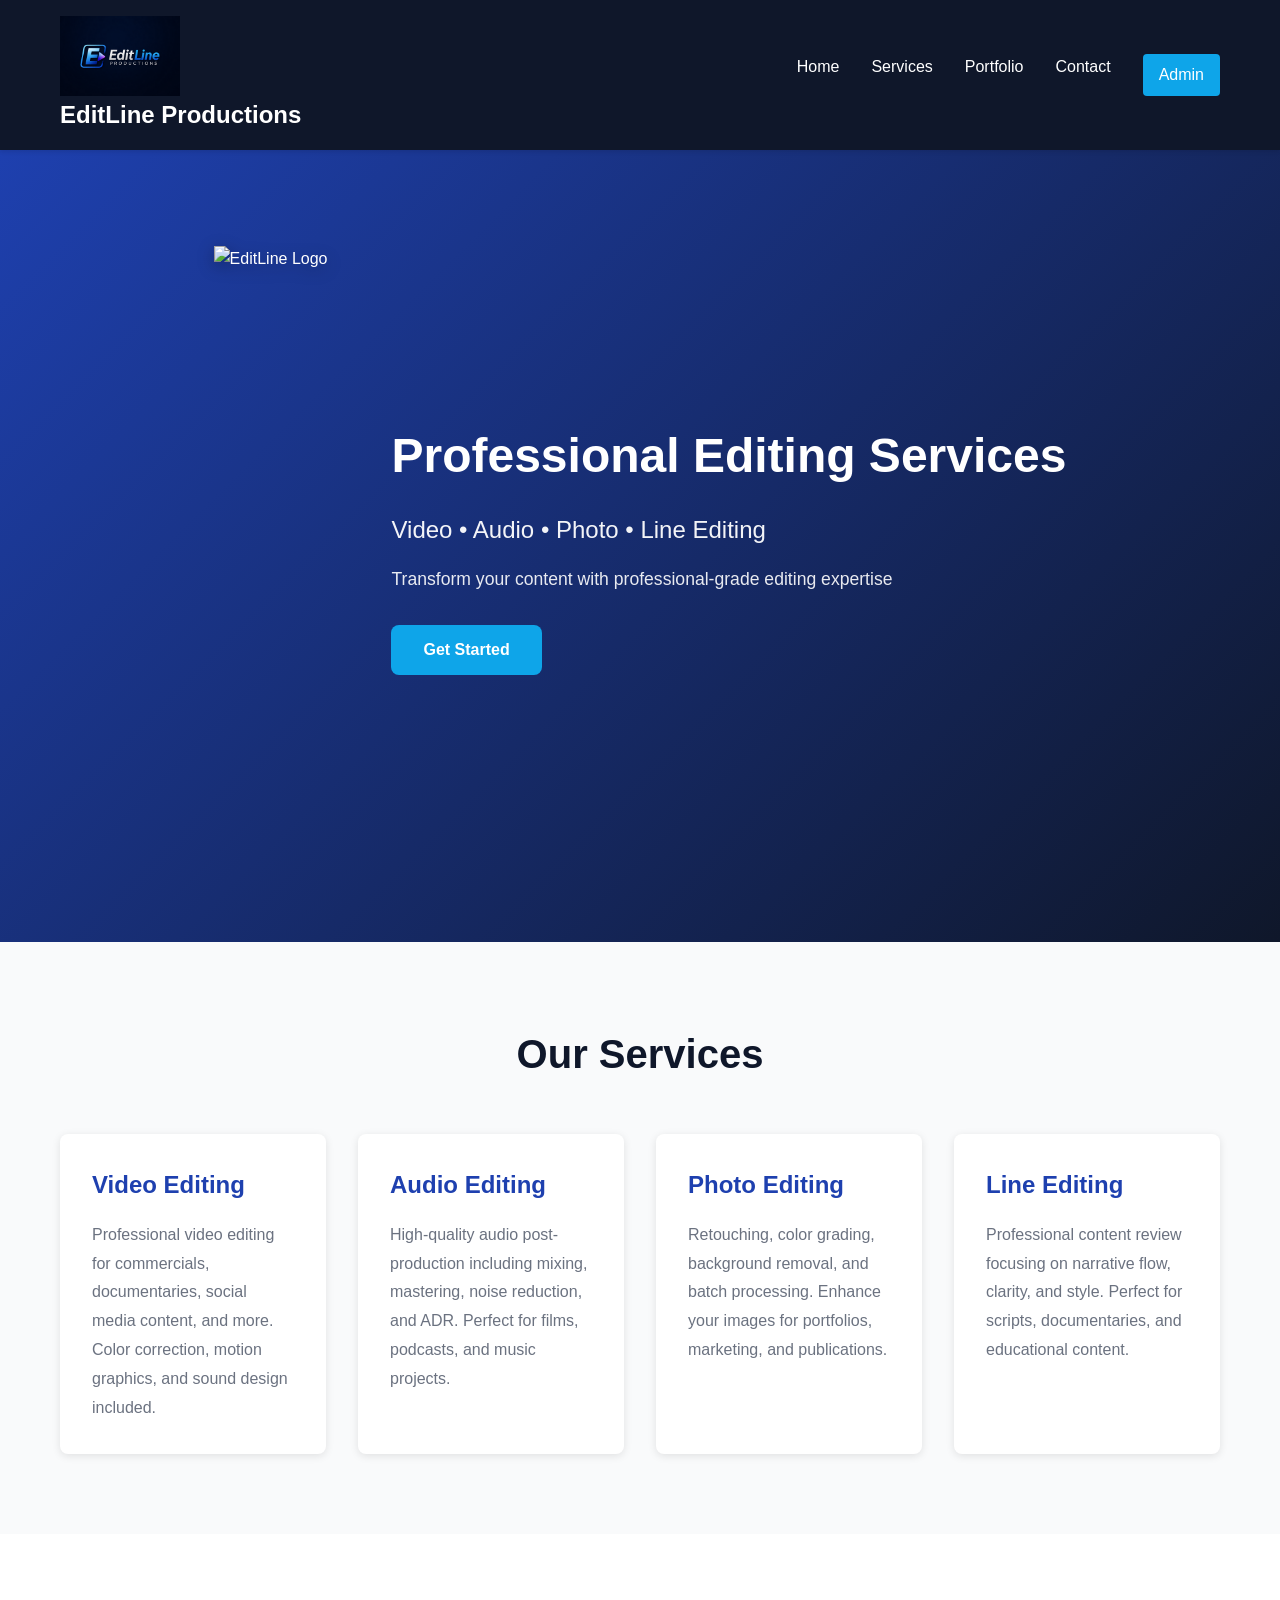
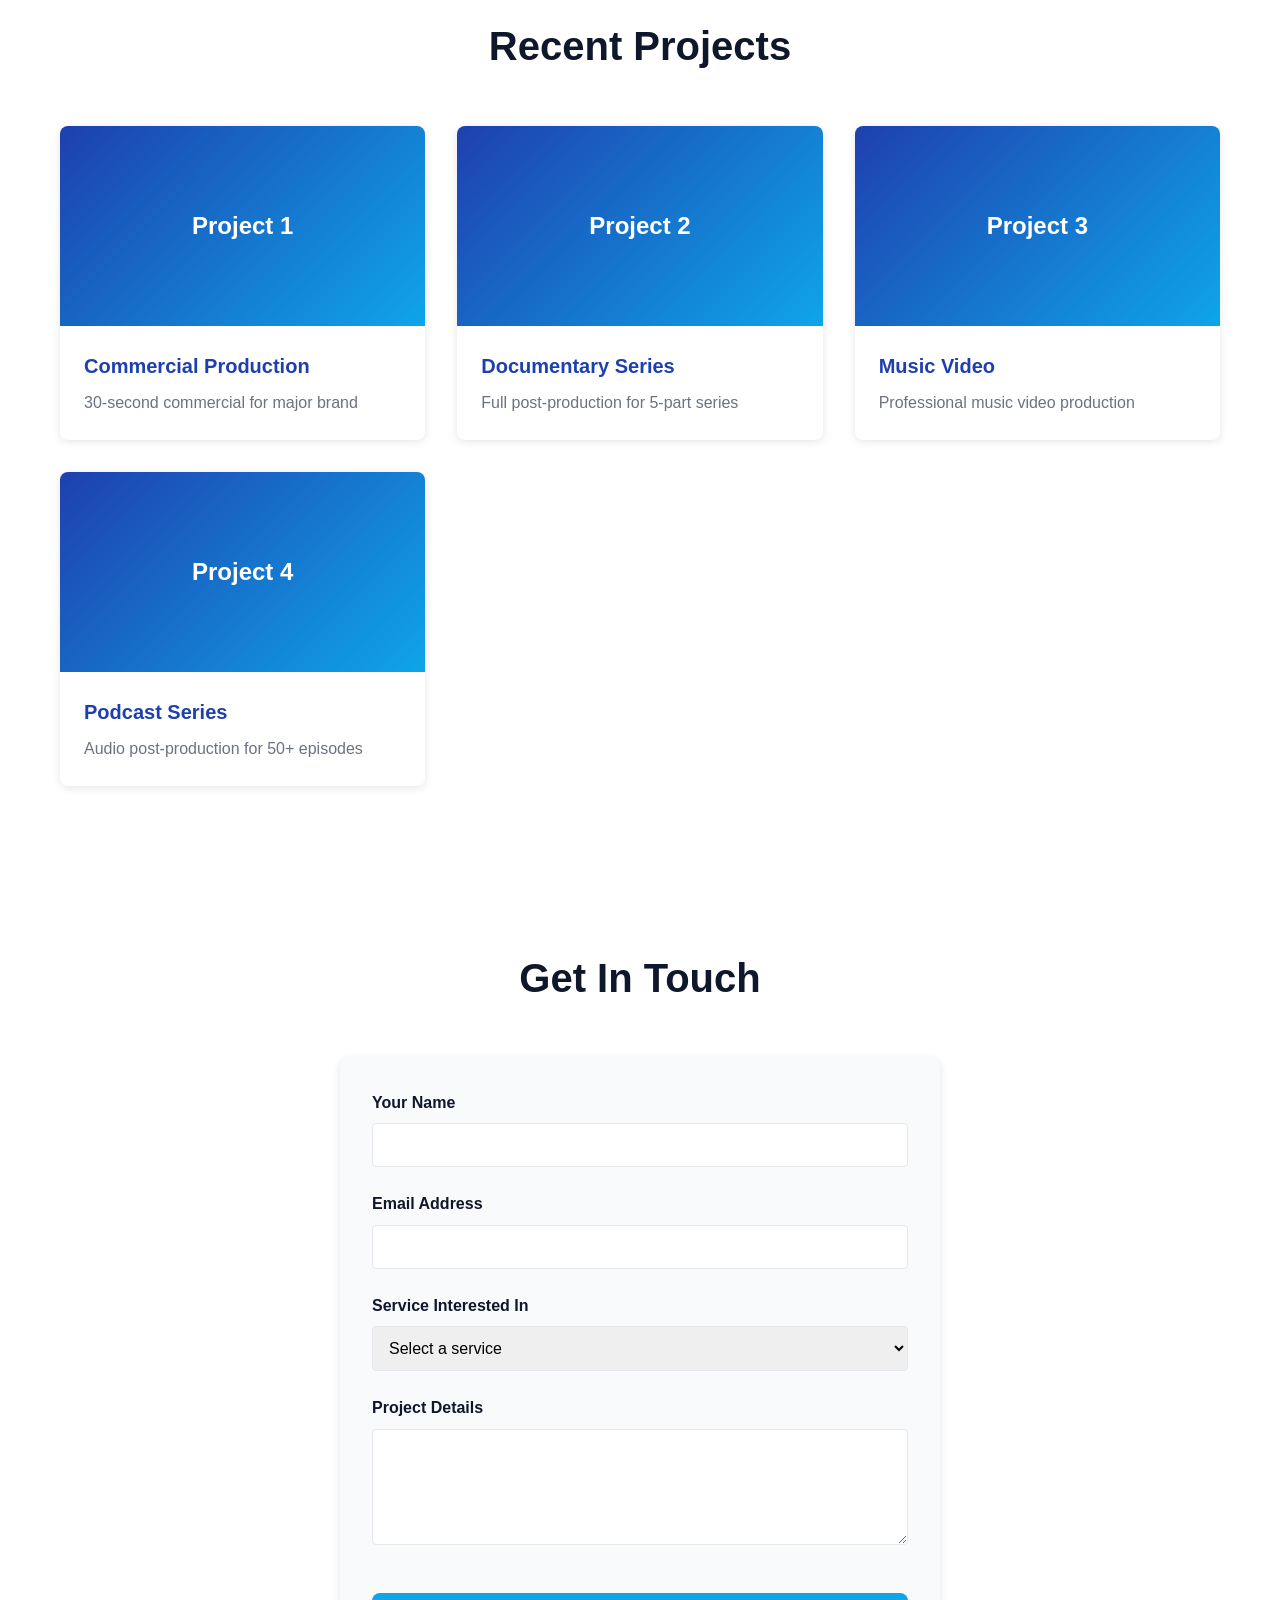
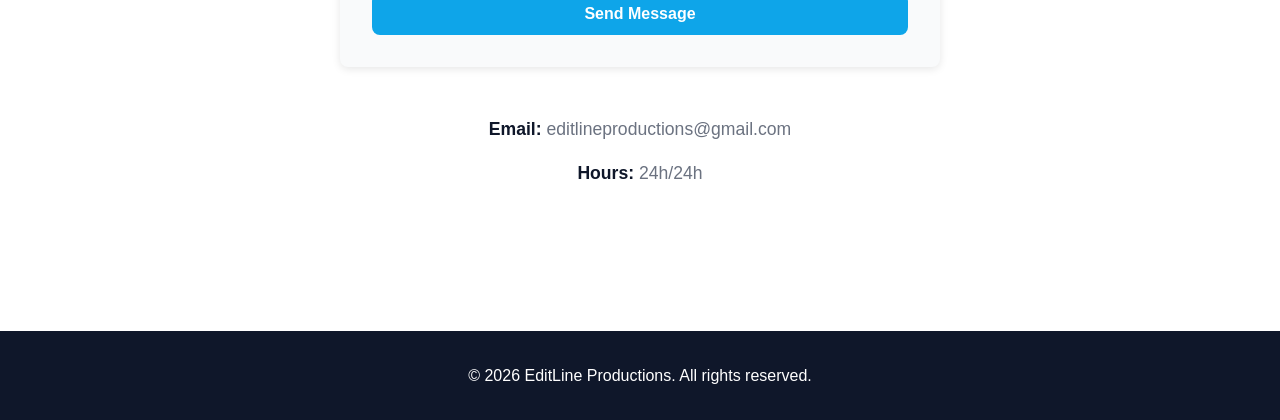
==== index.html @ c71a7f30 "Initial commit" ====
<!DOCTYPE html>
<html lang="en">
<head>
    <meta charset="UTF-8">
    <meta name="viewport" content="width=device-width, initial-scale=1.0">
    <title>EditLine Productions - Professional Video, Audio, Photo & Line Editing</title>
    <link rel="stylesheet" href="assets/css/styles.css">
</head>
<body>
    <!-- Navigation -->
    <nav class="navbar">
        <div class="container">
            <div class="nav-brand">
                <img id="navLogo" src="assets/images/logo.png" alt="EditLine Logo" class="nav-logo">
                <h1>EditLine Productions</h1>
            </div>
            <ul class="nav-menu">
                <li><a href="#home">Home</a></li>
                <li><a href="#services">Services</a></li>
                <li><a href="#portfolio">Portfolio</a></li>
                <li><a href="#contact">Contact</a></li>
                <li><a href="admin.html" class="admin-link">Admin</a></li>
            </ul>
        </div>
    </nav>

    <!-- Hero Section -->
    <section id="home" class="hero">
        <div class="container hero-content">
            <img src="assets/images/logo.png.png" alt="EditLine Logo" class="hero-logo">
            <div class="hero-text">
                <h2>Professional Editing Services</h2>
                <p>Video • Audio • Photo • Line Editing</p>
                <p class="subtitle">Transform your content with professional-grade editing expertise</p>
                <a href="#contact" class="btn btn-primary">Get Started</a>
            </div>
        </div>
    </section>

    <!-- Services Section -->
    <section id="services" class="services">
        <div class="container">
            <h2>Our Services</h2>
            <div class="services-grid">
                <div class="service-card">
                    <h3>Video Editing</h3>
                    <p>Professional video editing for commercials, documentaries, social media content, and more. Color correction, motion graphics, and sound design included.</p>
                </div>
                <div class="service-card">
                    <h3>Audio Editing</h3>
                    <p>High-quality audio post-production including mixing, mastering, noise reduction, and ADR. Perfect for films, podcasts, and music projects.</p>
                </div>
                <div class="service-card">
                    <h3>Photo Editing</h3>
                    <p>Retouching, color grading, background removal, and batch processing. Enhance your images for portfolios, marketing, and publications.</p>
                </div>
                <div class="service-card">
                    <h3>Line Editing</h3>
                    <p>Professional content review focusing on narrative flow, clarity, and style. Perfect for scripts, documentaries, and educational content.</p>
                </div>
            </div>
        </div>
    </section>

    <!-- Portfolio Section -->
    <section id="portfolio" class="portfolio">
        <div class="container">
            <h2>Recent Projects</h2>
            <div class="portfolio-grid">
                <div class="portfolio-item">
                    <div class="portfolio-placeholder">Project 1</div>
                    <h3>Commercial Production</h3>
                    <p>30-second commercial for major brand</p>
                </div>
                <div class="portfolio-item">
                    <div class="portfolio-placeholder">Project 2</div>
                    <h3>Documentary Series</h3>
                    <p>Full post-production for 5-part series</p>
                </div>
                <div class="portfolio-item">
                    <div class="portfolio-placeholder">Project 3</div>
                    <h3>Music Video</h3>
                    <p>Professional music video production</p>
                </div>
                <div class="portfolio-item">
                    <div class="portfolio-placeholder">Project 4</div>
                    <h3>Podcast Series</h3>
                    <p>Audio post-production for 50+ episodes</p>
                </div>
            </div>
        </div>
    </section>

    <!-- Contact Section -->
    <section id="contact" class="contact">
        <div class="container">
            <h2>Get In Touch</h2>
            <form class="contact-form" id="contactForm">
                <div class="form-group">
                    <label for="name">Your Name</label>
                    <input type="text" id="name" name="name" required>
                </div>
                <div class="form-group">
                    <label for="email">Email Address</label>
                    <input type="email" id="email" name="email" required>
                </div>
                <div class="form-group">
                    <label for="service">Service Interested In</label>
                    <select id="service" name="service" required>
                        <option value="">Select a service</option>
                        <option value="video">Video Editing</option>
                        <option value="audio">Audio Editing</option>
                        <option value="photo">Photo Editing</option>
                        <option value="line">Line Editing</option>
                    </select>
                </div>
                <div class="form-group">
                    <label for="message">Project Details</label>
                    <textarea id="message" name="message" rows="5" required></textarea>
                </div>
                <button type="submit" class="btn btn-primary">Send Message</button>
            </form>
            <div class="contact-info">
                <p><strong>Email:</strong> editlineproductions@gmail.com</p>
                <p><strong>Hours:</strong> 24h/24h</p>
            </div>
        </div>
    </section>

    <!-- Footer -->
    <footer class="footer">
        <div class="container">
            <p>&copy; 2026 EditLine Productions. All rights reserved.</p>
        </div>
    </footer>

    <script src="assets/js/script.js"></script>
</body>
</html>
---- assets/css/styles.css ----
/* Global Styles */
* {
    margin: 0;
    padding: 0;
    box-sizing: border-box;
}

:root {
    --primary-color: #1e40af;
    --secondary-color: #0f172a;
    --accent-color: #0ea5e9;
    --text-color: #1f2937;
    --light-bg: #f9fafb;
    --border-color: #e5e7eb;
    --success-color: #10b981;
}

html {
    scroll-behavior: smooth;
}

body {
    font-family: 'Segoe UI', Tahoma, Geneva, Verdana, sans-serif;
    line-height: 1.6;
    color: var(--text-color);
    background-color: #ffffff;
}

.container {
    max-width: 1200px;
    margin: 0 auto;
    padding: 0 20px;
}

/* Navigation */
.navbar {
    background-color: var(--secondary-color);
    color: white;
    padding: 1rem 0;
    position: sticky;
    top: 0;
    z-index: 100;
    box-shadow: 0 2px 4px rgba(0, 0, 0, 0.1);
}

.navbar .container {
    display: flex;
    justify-content: space-between;
    align-items: center;
}

.nav-brand h1 {
    font-size: 1.5rem;
    font-weight: 700;
}

.nav-logo {
    height: 80px;
    width: auto;
    margin-right: 1.5rem;
    vertical-align: middle;
}

.nav-menu {
    display: flex;
    list-style: none;
    gap: 2rem;
}

.nav-menu a {
    color: white;
    text-decoration: none;
    transition: color 0.3s ease;
    font-weight: 500;
}

.nav-menu a:hover {
    color: var(--accent-color);
}

.nav-menu a.admin-link {
    background-color: var(--accent-color);
    padding: 0.5rem 1rem;
    border-radius: 0.25rem;
    display: inline-block;
}

.nav-menu a.admin-link:hover {
    background-color: #0284c7;
    color: white;
}

/* Hero Section */
.hero {
    background: linear-gradient(135deg, var(--primary-color) 0%, var(--secondary-color) 100%);
    color: white;
    padding: 6rem 0;
    min-height: 500px;
    display: flex;
    align-items: center;
    justify-content: center;
}

.hero-content {
    display: flex;
    align-items: center;
    gap: 4rem;
}

.hero-logo {
    height: 85vh;
    max-height: 600px;
    width: auto;
    flex-shrink: 0;
    filter: drop-shadow(0 4px 8px rgba(0, 0, 0, 0.3));
}

.hero-text {
    text-align: left;
    flex: 1;
}

.hero-content h2 {
    font-size: 3rem;
    margin-bottom: 1rem;
    font-weight: 700;
}

.hero-content p {
    font-size: 1.5rem;
    margin-bottom: 1rem;
    opacity: 0.95;
}

.hero-content .subtitle {
    font-size: 1.1rem;
    margin-bottom: 2rem;
    opacity: 0.9;
}

/* Buttons */
.btn {
    display: inline-block;
    padding: 0.75rem 2rem;
    border: none;
    border-radius: 0.5rem;
    font-size: 1rem;
    cursor: pointer;
    transition: all 0.3s ease;
    text-decoration: none;
    font-weight: 600;
}

.btn-primary {
    background-color: var(--accent-color);
    color: white;
}

.btn-primary:hover {
    background-color: #0284c7;
    transform: translateY(-2px);
    box-shadow: 0 4px 12px rgba(14, 165, 233, 0.3);
}

.btn-secondary {
    background-color: white;
    color: var(--primary-color);
    border: 2px solid var(--primary-color);
}

.btn-secondary:hover {
    background-color: var(--light-bg);
    transform: translateY(-2px);
}

/* Services Section */
.services {
    padding: 5rem 0;
    background-color: var(--light-bg);
}

.services h2 {
    text-align: center;
    font-size: 2.5rem;
    margin-bottom: 3rem;
    color: var(--secondary-color);
}

.services-grid {
    display: grid;
    grid-template-columns: repeat(auto-fit, minmax(250px, 1fr));
    gap: 2rem;
}

.service-card {
    background: white;
    padding: 2rem;
    border-radius: 0.5rem;
    box-shadow: 0 2px 8px rgba(0, 0, 0, 0.1);
    transition: transform 0.3s ease, box-shadow 0.3s ease;
}

.service-card:hover {
    transform: translateY(-5px);
    box-shadow: 0 8px 16px rgba(0, 0, 0, 0.15);
}

.service-card h3 {
    color: var(--primary-color);
    margin-bottom: 1rem;
    font-size: 1.5rem;
}

.service-card p {
    color: #6b7280;
    line-height: 1.8;
}

/* Portfolio Section */
.portfolio {
    padding: 5rem 0;
    background-color: white;
}

.portfolio h2 {
    text-align: center;
    font-size: 2.5rem;
    margin-bottom: 3rem;
    color: var(--secondary-color);
}

.portfolio-grid {
    display: grid;
    grid-template-columns: repeat(auto-fit, minmax(280px, 1fr));
    gap: 2rem;
}

.portfolio-item {
    border-radius: 0.5rem;
    overflow: hidden;
    box-shadow: 0 2px 8px rgba(0, 0, 0, 0.1);
    transition: transform 0.3s ease;
}

.portfolio-item:hover {
    transform: scale(1.05);
}

.portfolio-placeholder {
    background: linear-gradient(135deg, var(--primary-color) 0%, var(--accent-color) 100%);
    height: 200px;
    display: flex;
    align-items: center;
    justify-content: center;
    color: white;
    font-size: 1.5rem;
    font-weight: 600;
}

.portfolio-item h3 {
    color: var(--primary-color);
    padding: 1.5rem 1.5rem 0.5rem;
    font-size: 1.25rem;
}

.portfolio-item p {
    color: #6b7280;
    padding: 0 1.5rem 1.5rem;
}

/* Contact Section */
.contact {
    padding: 5rem 0;
    background-color: white;
}

.contact h2 {
    text-align: center;
    font-size: 2.5rem;
    margin-bottom: 3rem;
    color: var(--secondary-color);
}

.contact-form {
    max-width: 600px;
    margin: 0 auto 3rem;
    background-color: var(--light-bg);
    padding: 2rem;
    border-radius: 0.5rem;
    box-shadow: 0 2px 8px rgba(0, 0, 0, 0.1);
}

.form-group {
    margin-bottom: 1.5rem;
}

.form-group label {
    display: block;
    margin-bottom: 0.5rem;
    font-weight: 600;
    color: var(--secondary-color);
}

.form-group input,
.form-group select,
.form-group textarea {
    width: 100%;
    padding: 0.75rem;
    border: 1px solid var(--border-color);
    border-radius: 0.25rem;
    font-family: inherit;
    font-size: 1rem;
    transition: border-color 0.3s ease;
}

.form-group input:focus,
.form-group select:focus,
.form-group textarea:focus {
    outline: none;
    border-color: var(--primary-color);
    box-shadow: 0 0 0 3px rgba(30, 64, 175, 0.1);
}

.contact-form .btn {
    width: 100%;
    margin-top: 1rem;
}

.contact-info {
    text-align: center;
    color: #6b7280;
}

.contact-info p {
    margin: 1rem 0;
    font-size: 1.1rem;
}

.contact-info strong {
    color: var(--secondary-color);
}

/* Footer */
.footer {
    background-color: var(--secondary-color);
    color: white;
    text-align: center;
    padding: 2rem 0;
    margin-top: 3rem;
}

.footer p {
    margin: 0;
}

/* Responsive Design */
@media (max-width: 768px) {
    .nav-menu {
        gap: 1rem;
    }

    .hero-content {
        flex-direction: column;
        gap: 2rem;
    }

    .hero-logo {
        height: 200px;
    }

    .hero-text {
        text-align: center;
    }

    .hero-content h2 {
        font-size: 2rem;
    }

    .hero-content p {
        font-size: 1.1rem;
    }

    .services h2,
    .portfolio h2,
    .contact h2 {
        font-size: 2rem;
    }

    .services-grid,
    .portfolio-grid {
        grid-template-columns: 1fr;
    }
}

@media (max-width: 480px) {
    .nav-menu {
        gap: 0.5rem;
        font-size: 0.9rem;
    }

    .nav-brand h1 {
        font-size: 1.2rem;
    }

    .hero-content h2 {
        font-size: 1.5rem;
    }

    .hero-content p {
        font-size: 1rem;
    }

    .hero {
        padding: 3rem 0;
        min-height: auto;
    }
}
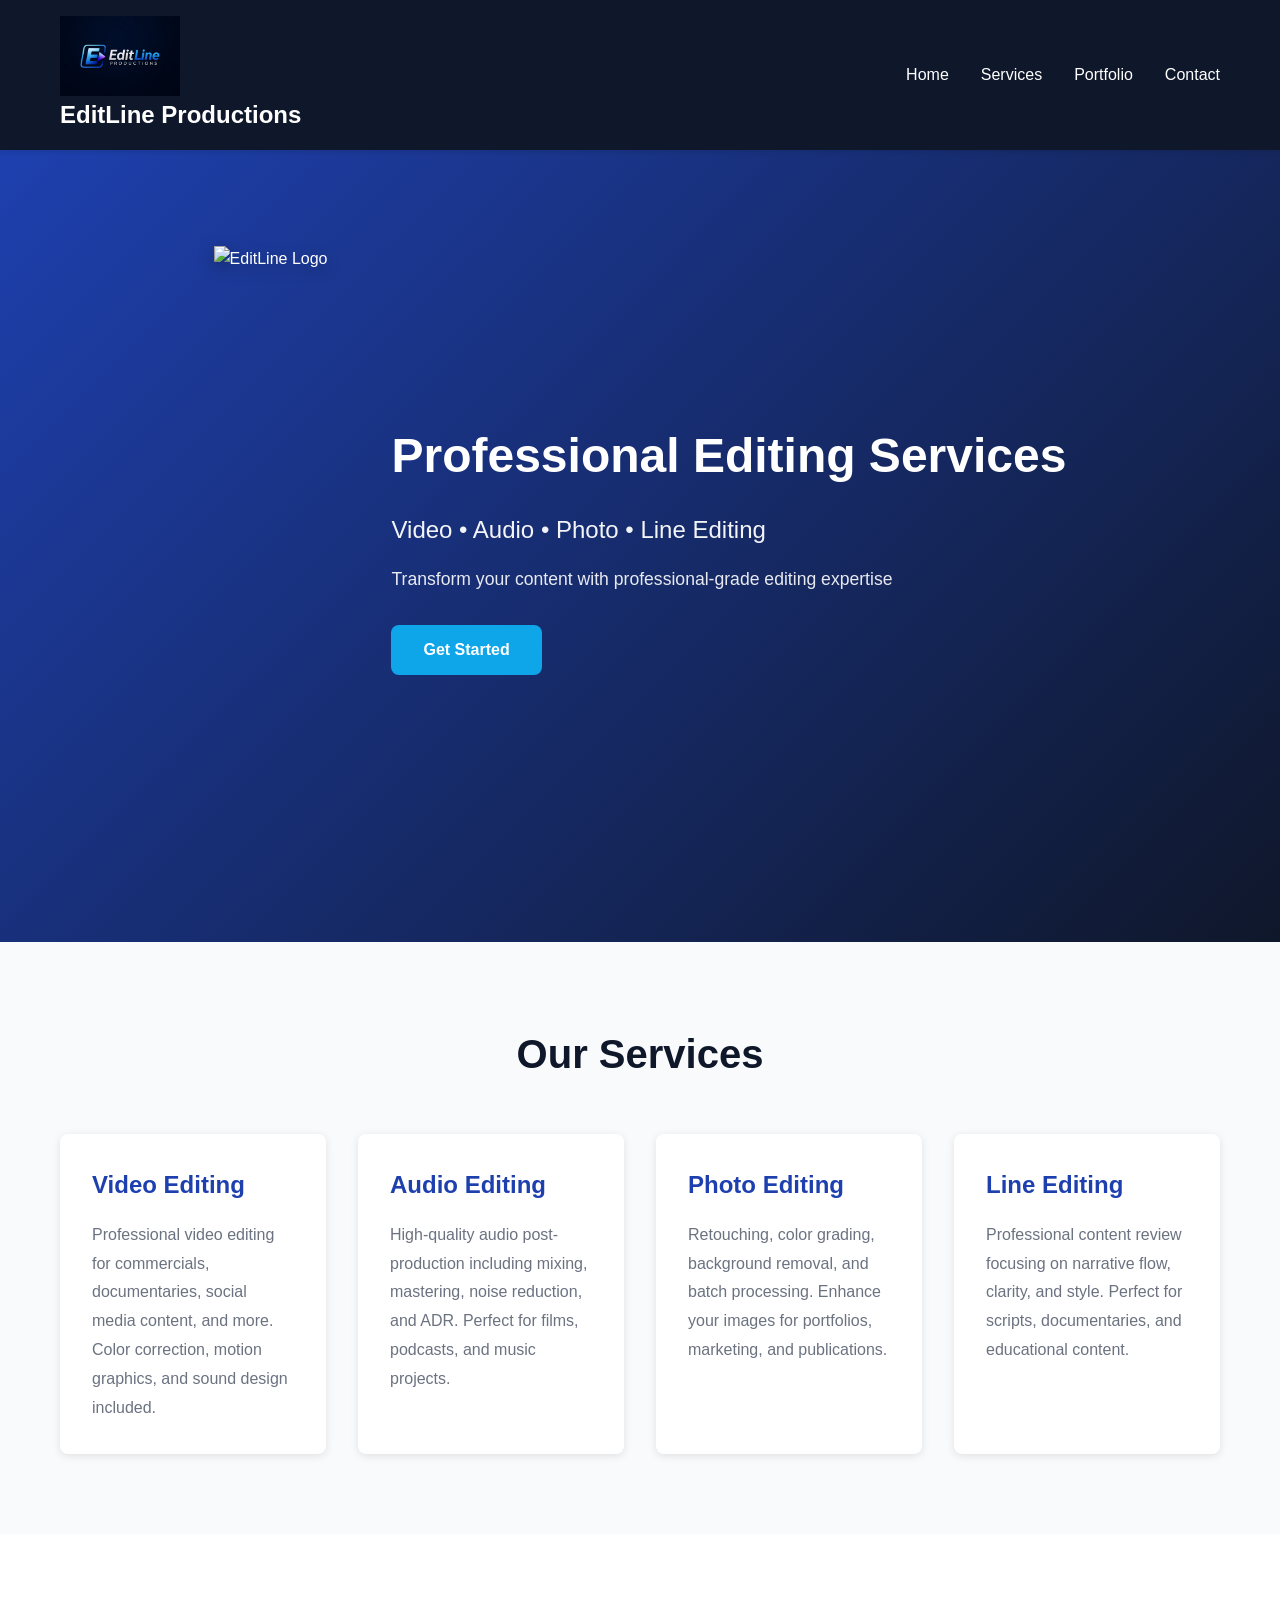
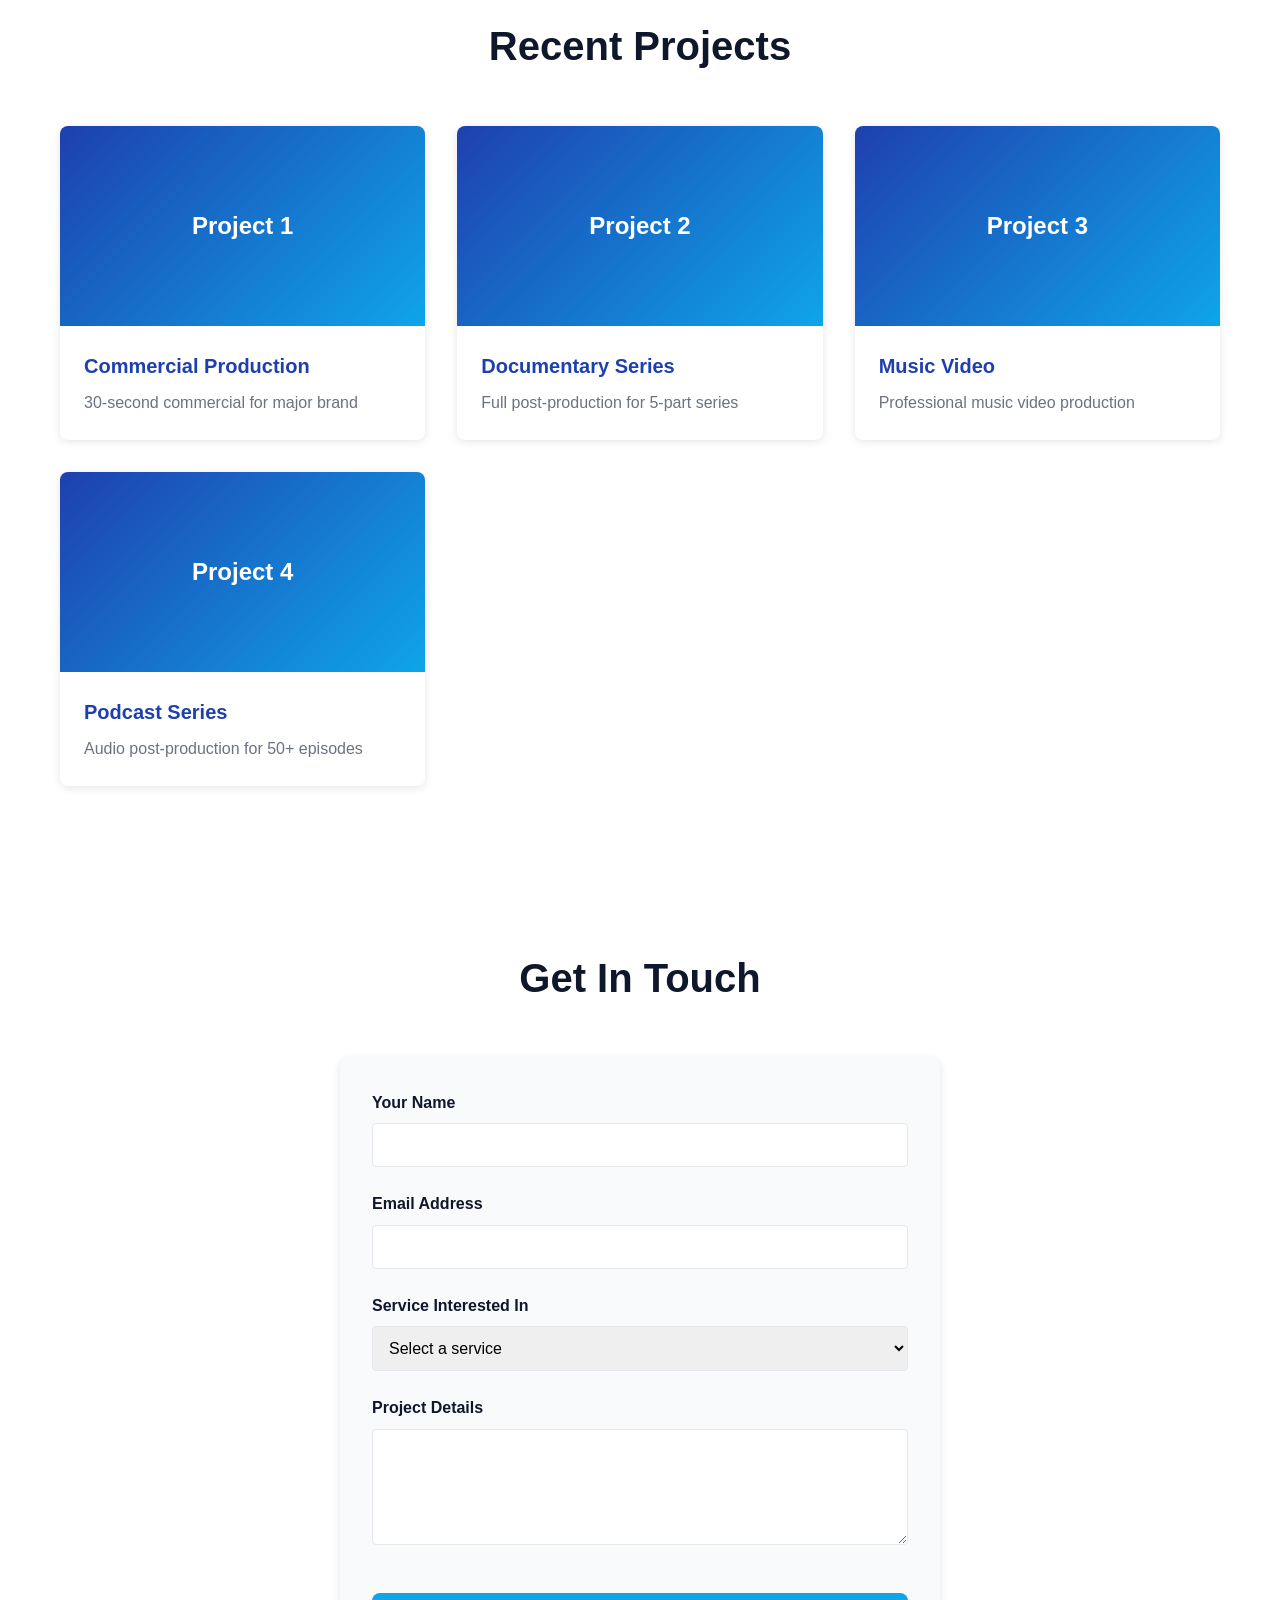
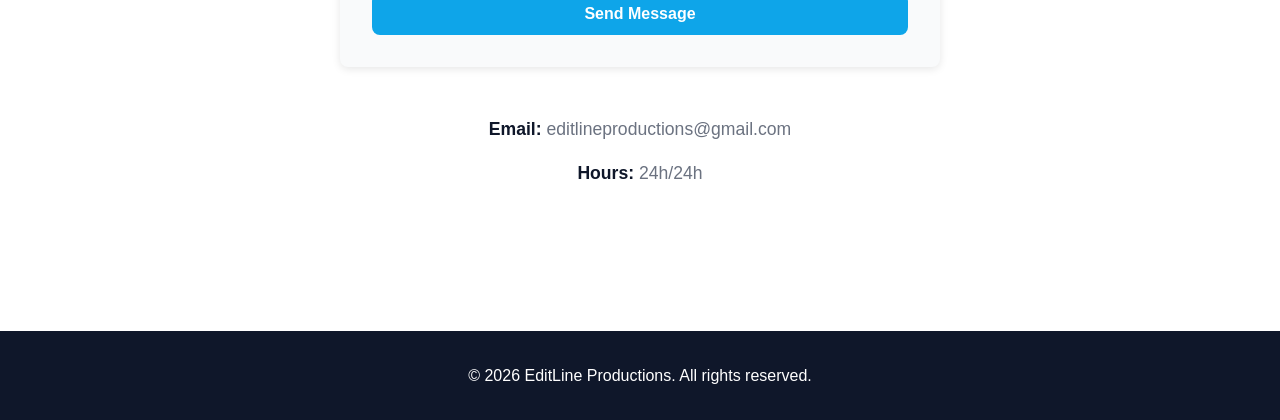
==== commit 2ecc4236: "Update index.html" ====
--- a/index.html
+++ b/index.html
@@ -19,7 +19,6 @@
                 <li><a href="#services">Services</a></li>
                 <li><a href="#portfolio">Portfolio</a></li>
                 <li><a href="#contact">Contact</a></li>
-                <li><a href="admin.html" class="admin-link">Admin</a></li>
             </ul>
         </div>
     </nav>
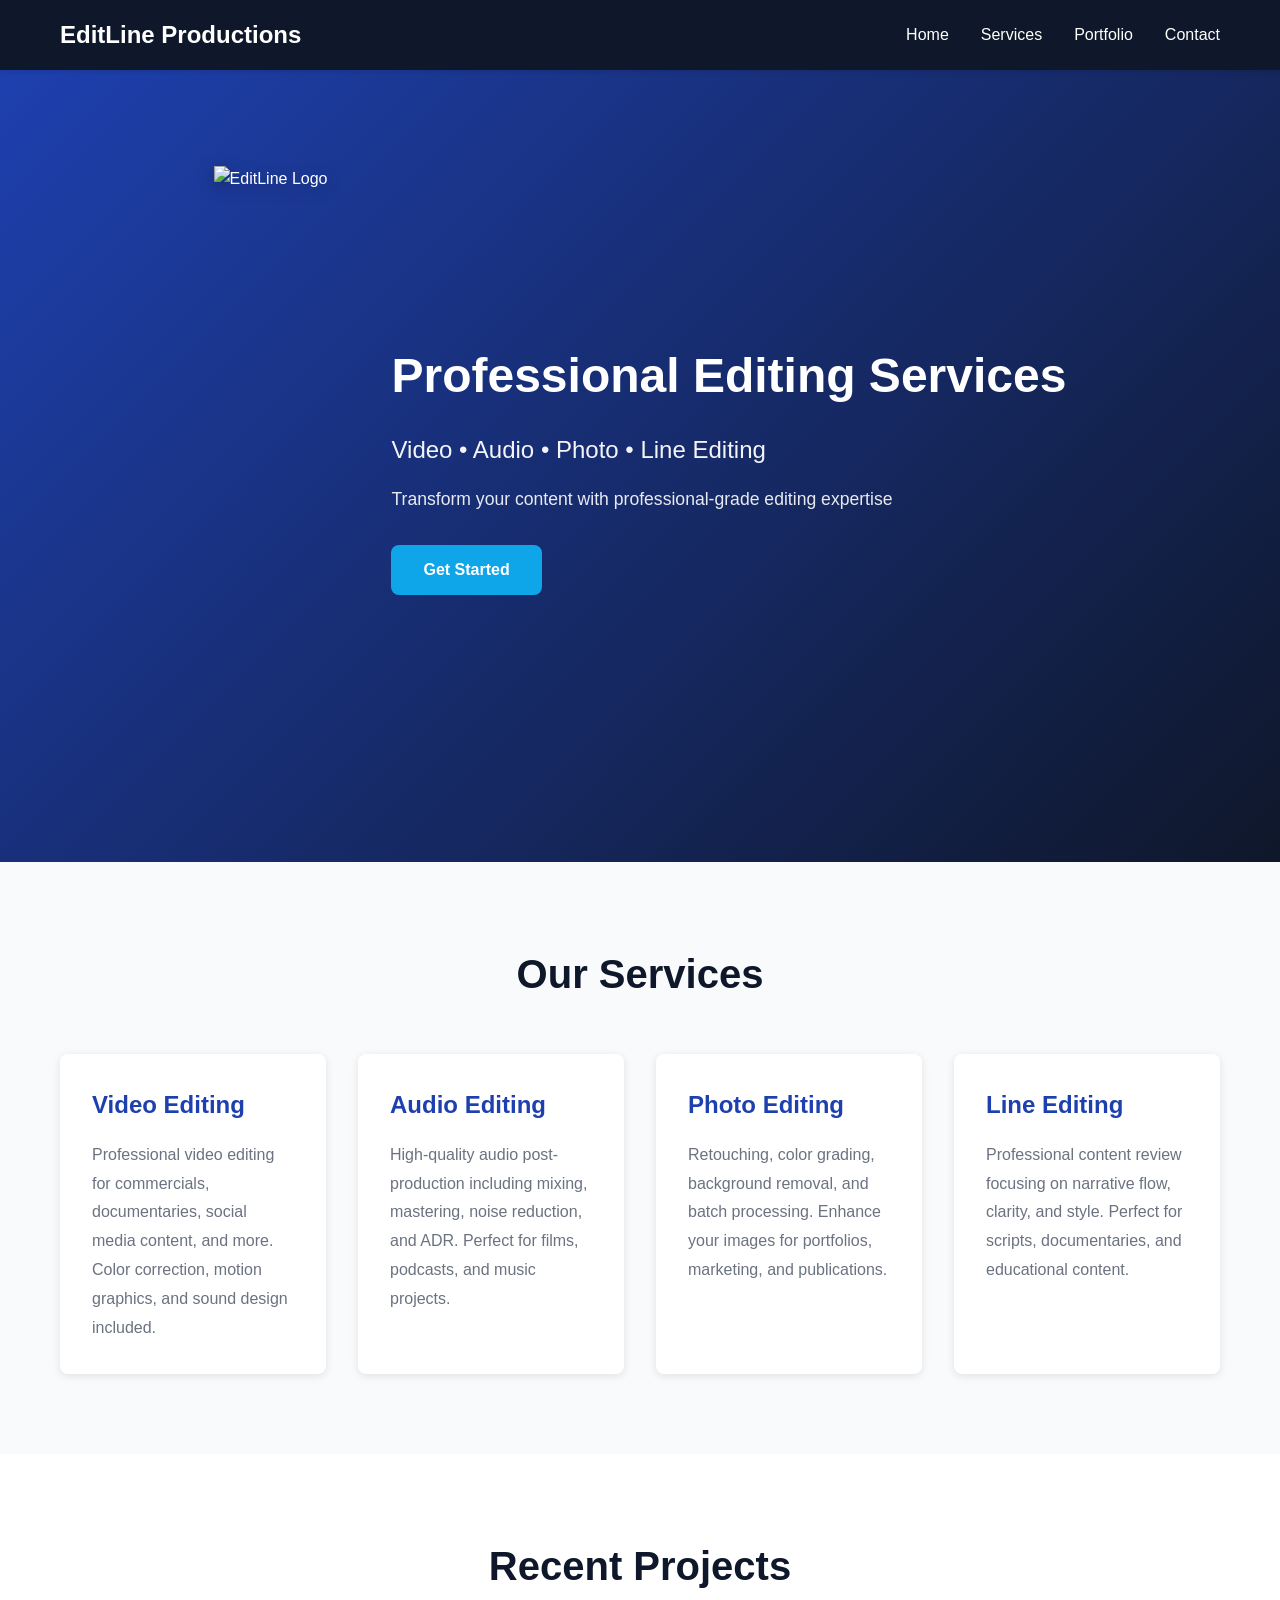
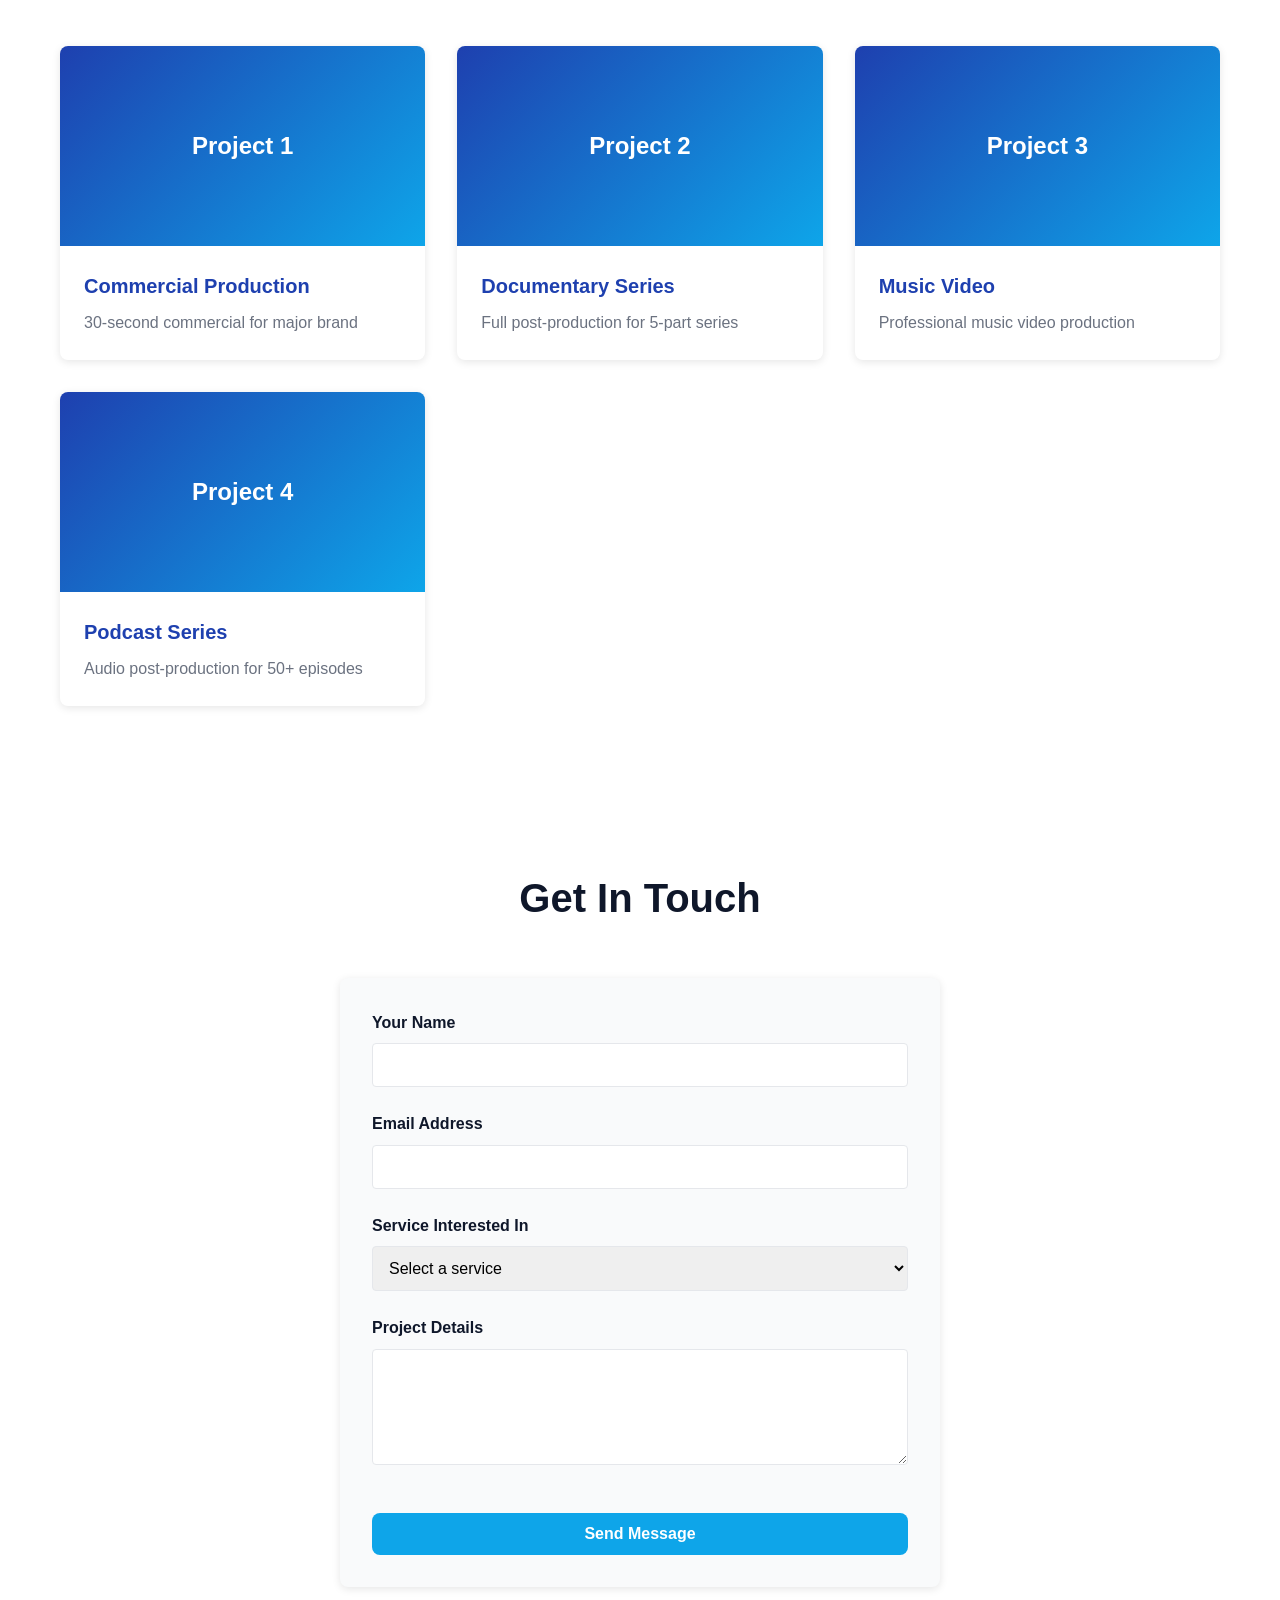
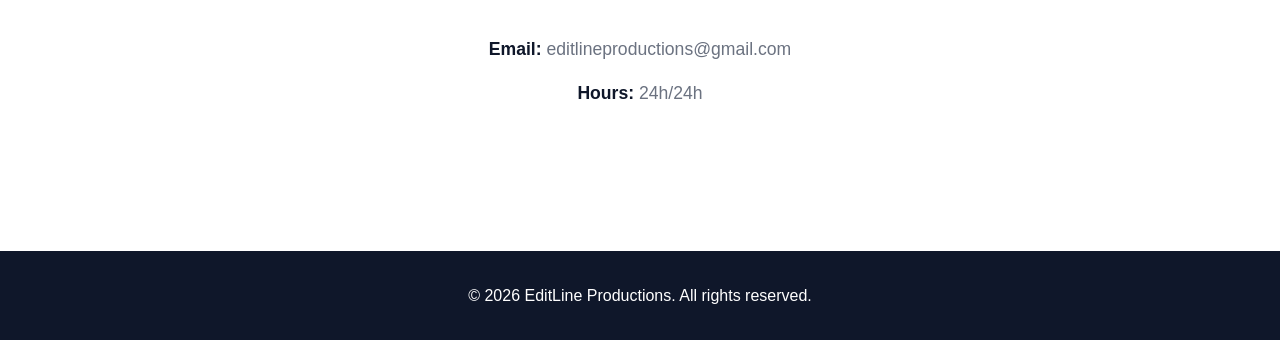
==== commit b5e0e744: "Update index.html" ====
--- a/index.html
+++ b/index.html
@@ -11,7 +11,6 @@
     <nav class="navbar">
         <div class="container">
             <div class="nav-brand">
-                <img id="navLogo" src="assets/images/logo.png" alt="EditLine Logo" class="nav-logo">
                 <h1>EditLine Productions</h1>
             </div>
             <ul class="nav-menu">
@@ -136,3 +135,4 @@
     <script src="assets/js/script.js"></script>
 </body>
 </html>
+
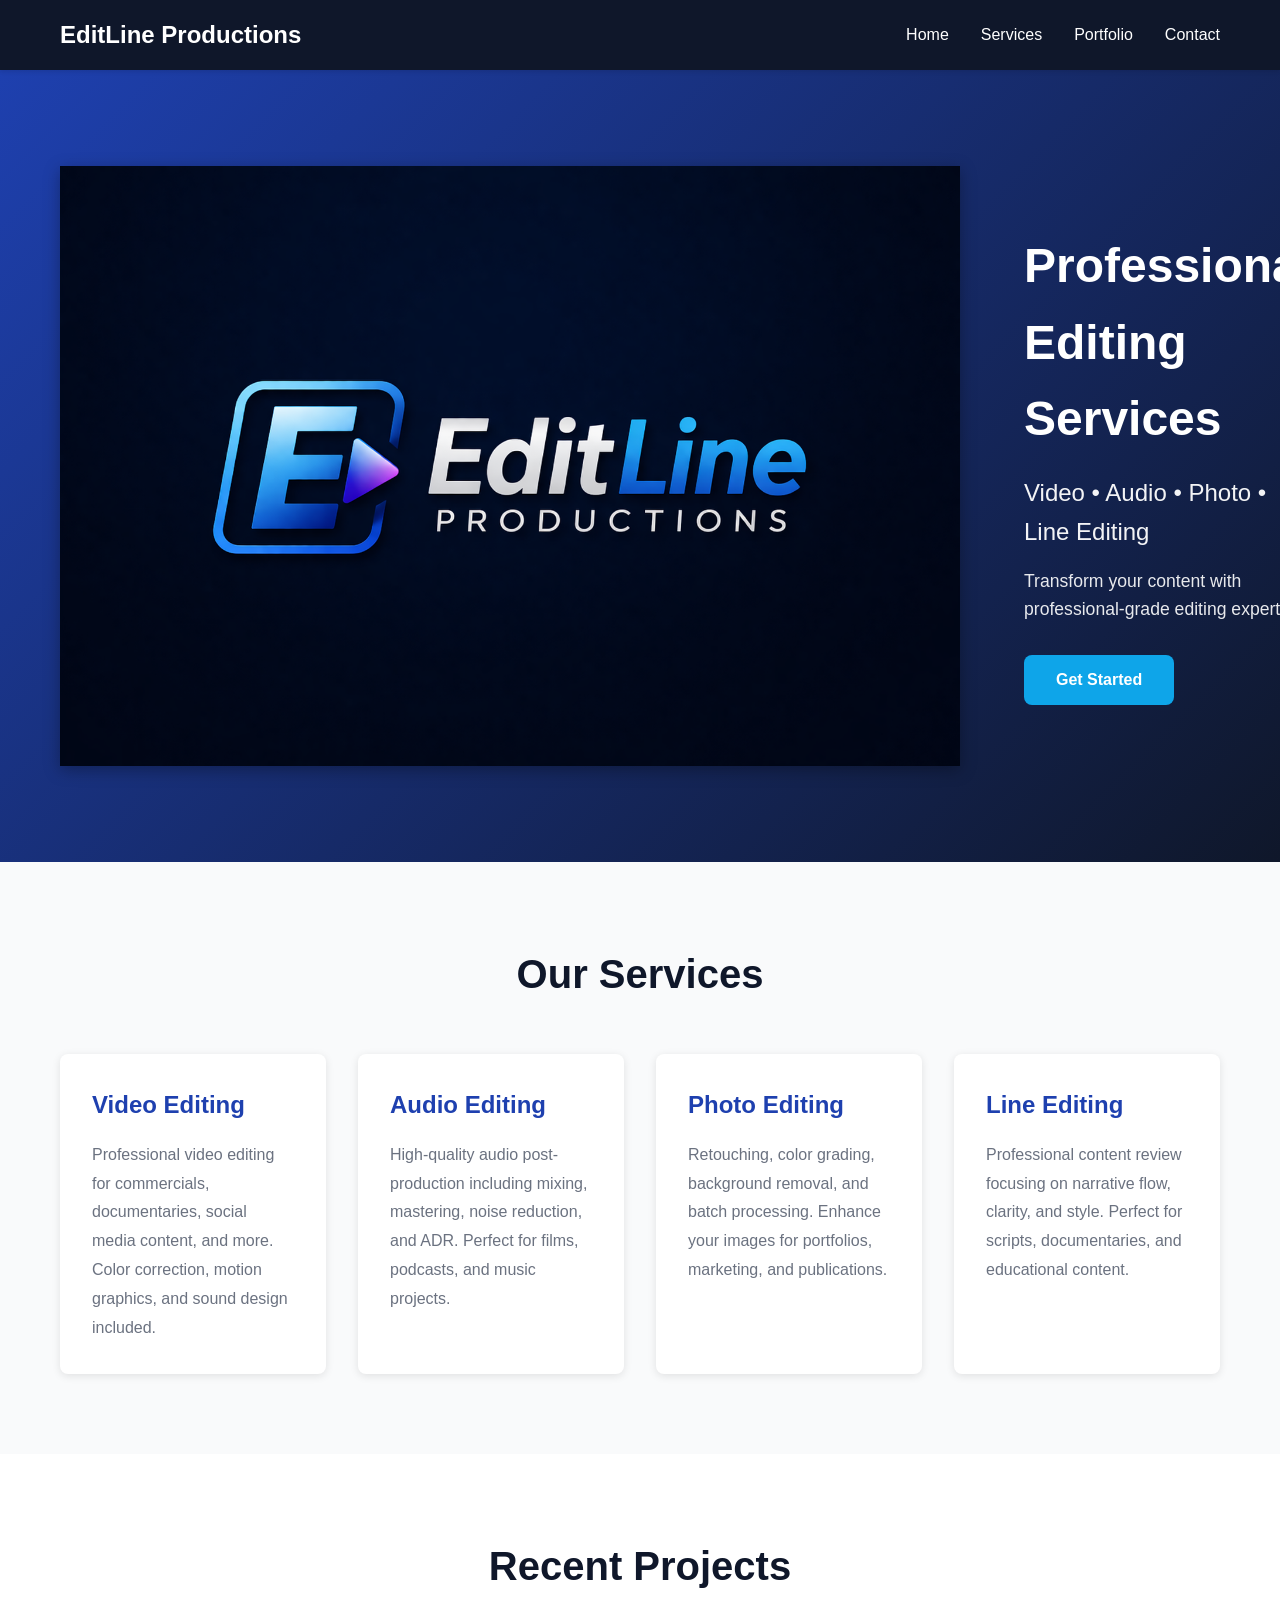
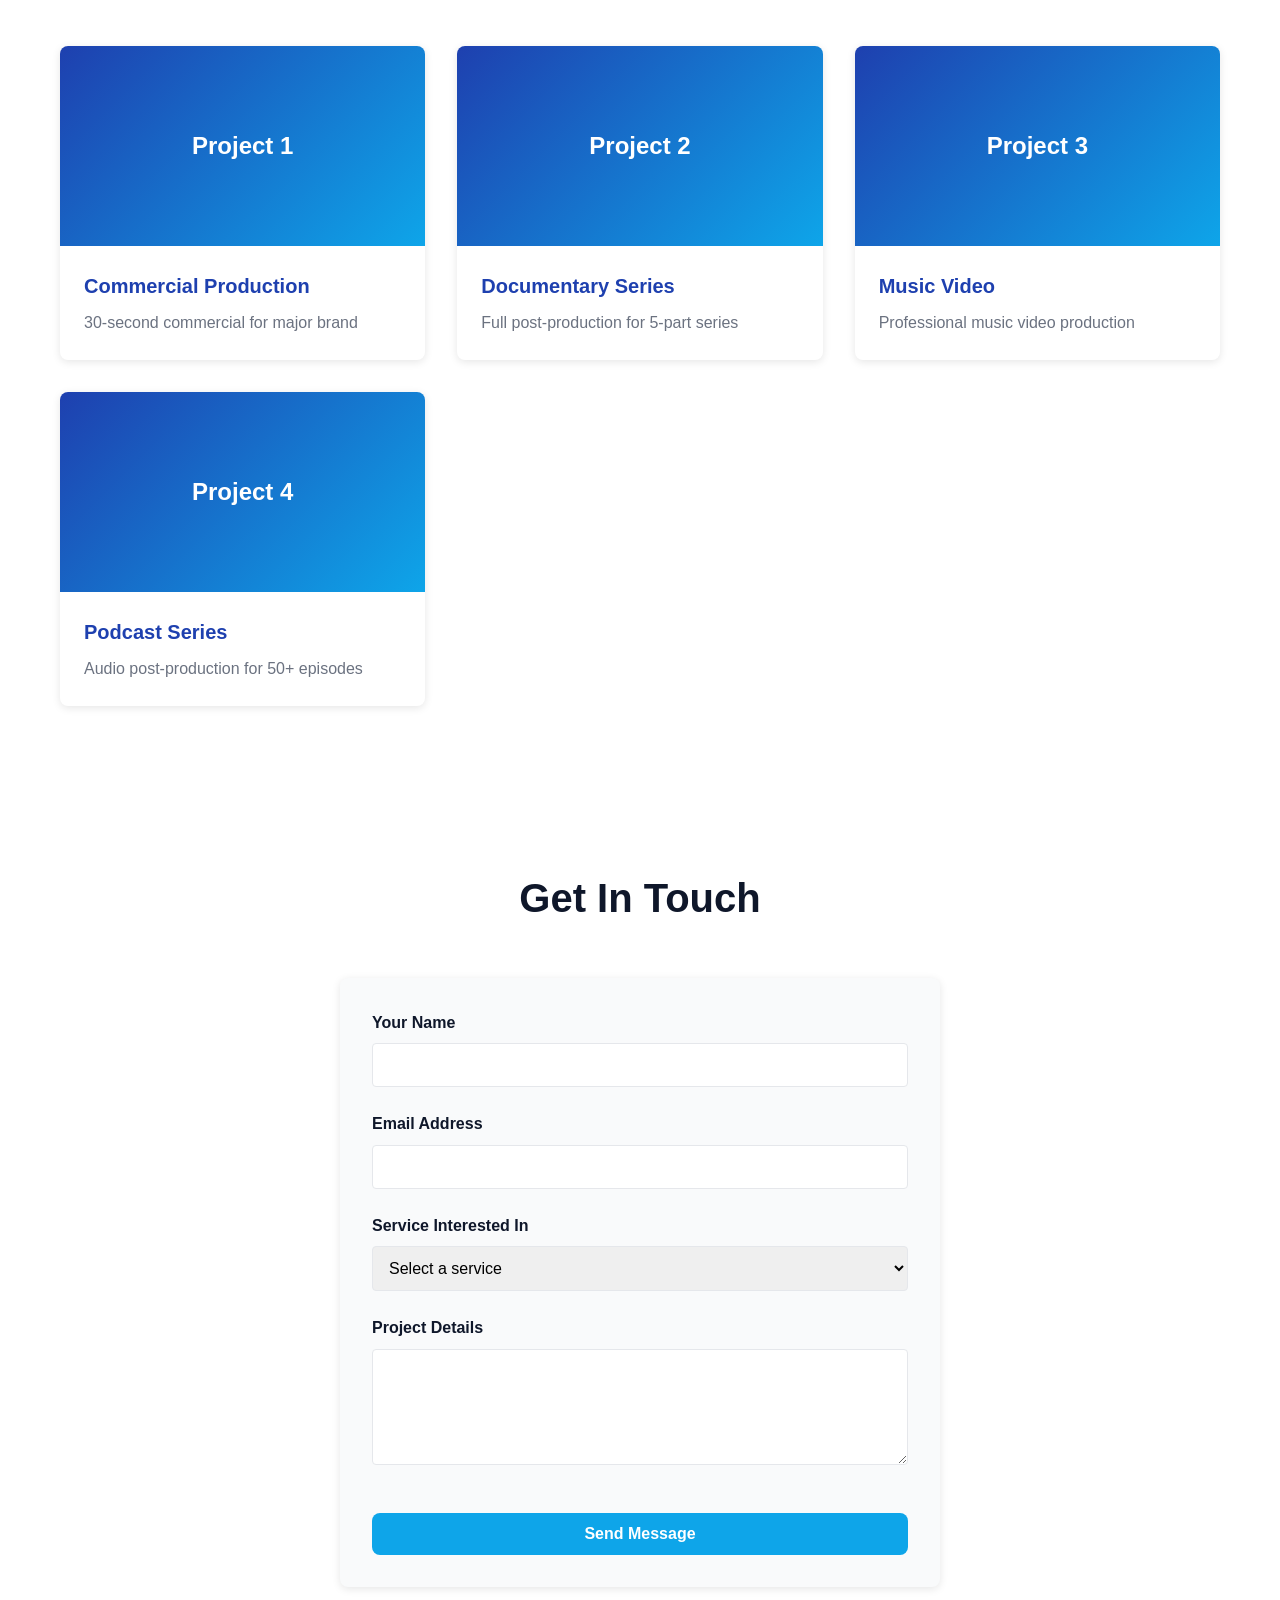
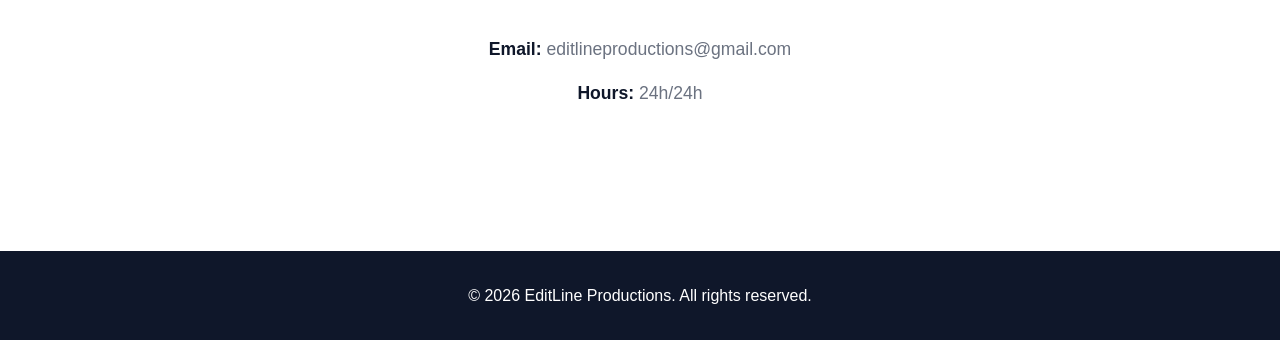
==== commit 2cecca68: "Update index.html" ====
--- a/index.html
+++ b/index.html
@@ -25,7 +25,7 @@
     <!-- Hero Section -->
     <section id="home" class="hero">
         <div class="container hero-content">
-            <img src="assets/images/logo.png.png" alt="EditLine Logo" class="hero-logo">
+            <img src="assets/images/logo.png" alt="EditLine Logo" class="hero-logo">
             <div class="hero-text">
                 <h2>Professional Editing Services</h2>
                 <p>Video • Audio • Photo • Line Editing</p>
@@ -135,4 +135,3 @@
     <script src="assets/js/script.js"></script>
 </body>
 </html>
-
